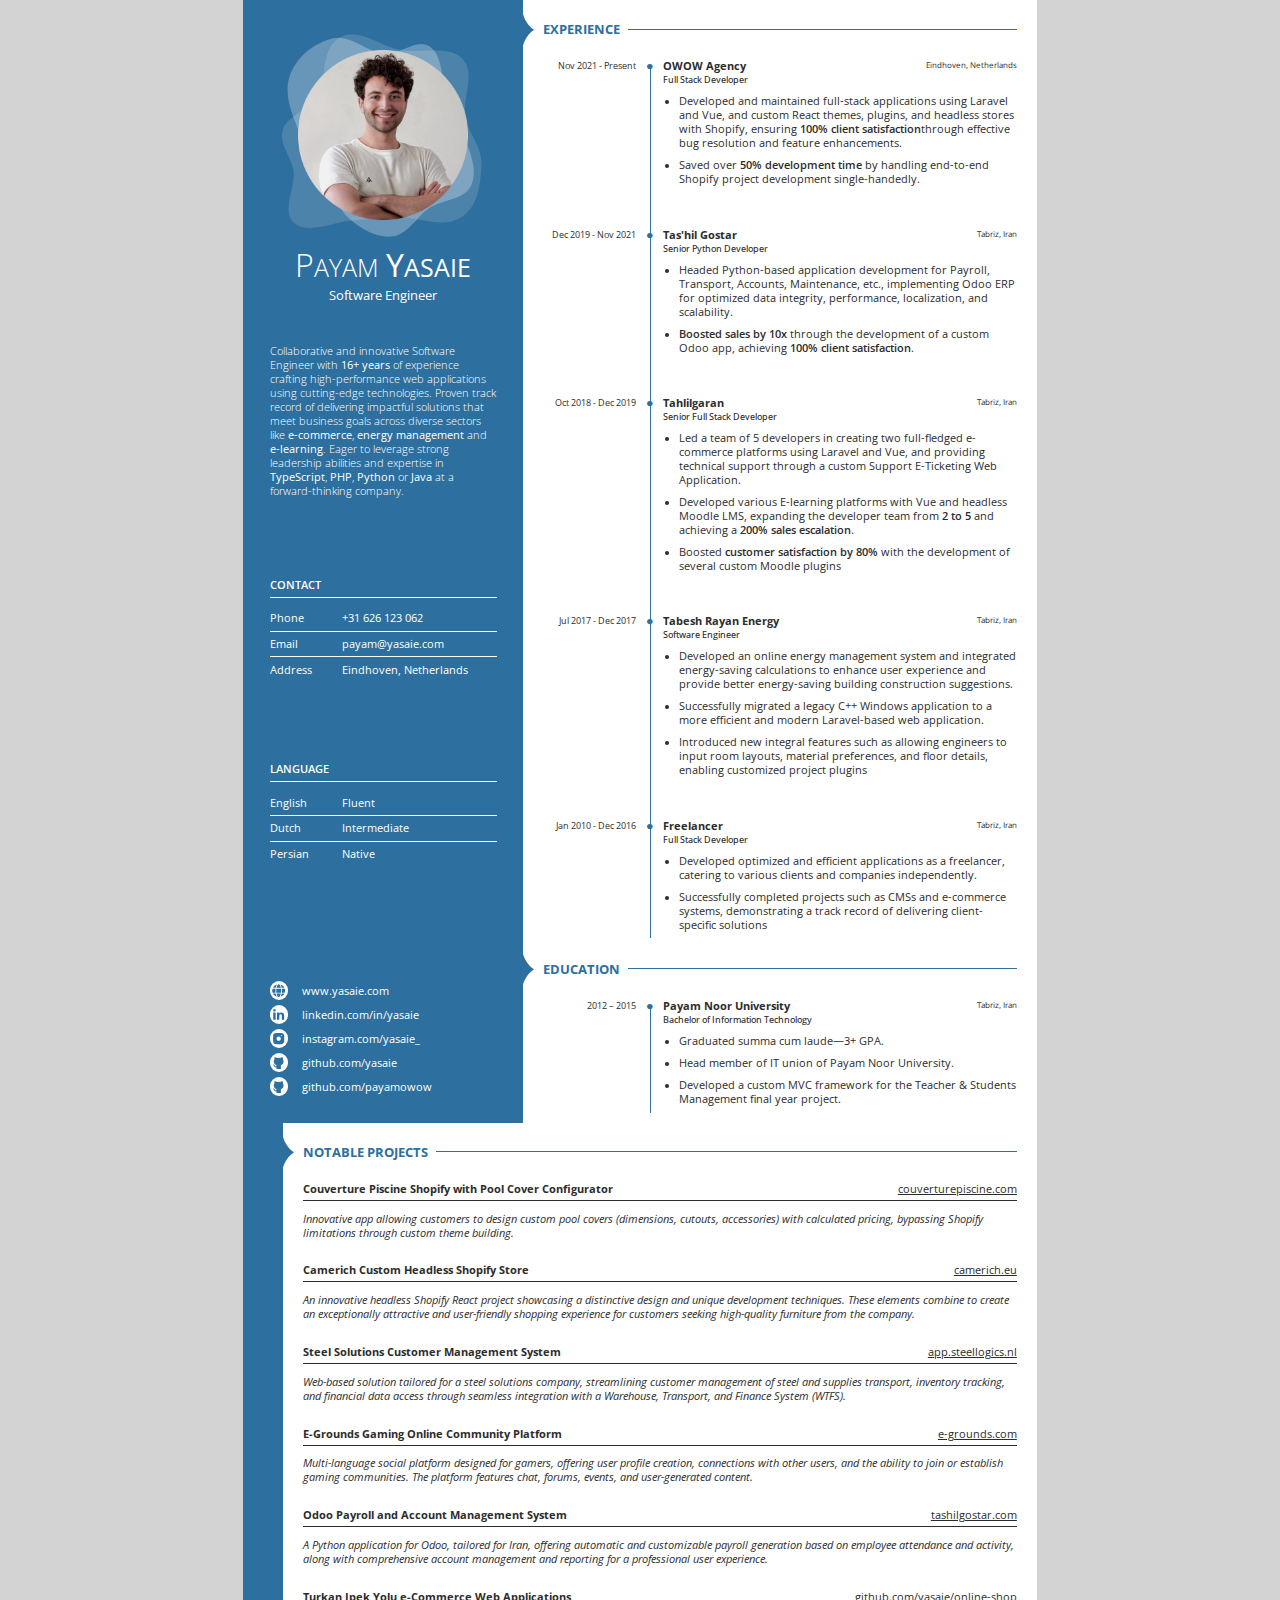
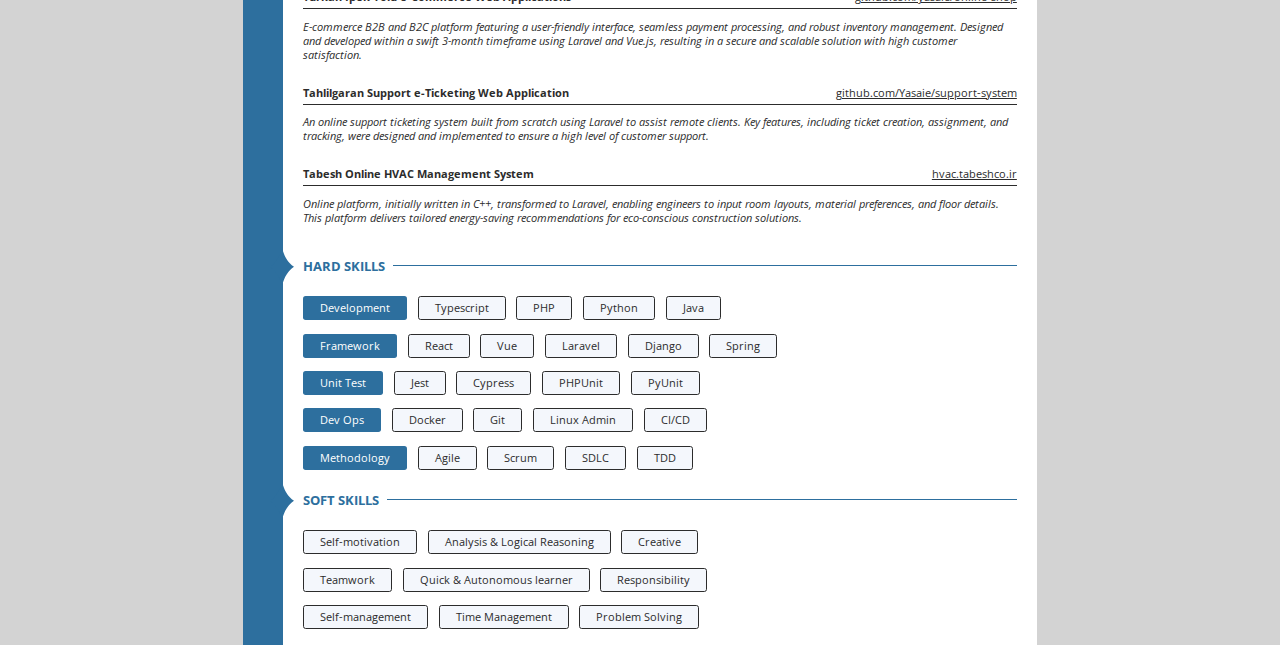
==== resume.html @ a03cf92a "Add resume as html" ====
<!doctype html>
<html lang="en">
<head>
    <meta charset="UTF-8">

    <meta name="viewport"
          content="width=device-width, user-scalable=no, initial-scale=1.0, maximum-scale=1.0, minimum-scale=1.0">
    <meta http-equiv="X-UA-Compatible" content="ie=edge">
    <title>Payam Yasaie - CV</title>

    <link rel="preconnect" href="https://fonts.googleapis.com">
    <link rel="preconnect" href="https://fonts.gstatic.com" crossorigin>
    <link href="https://fonts.googleapis.com/css2?family=Open+Sans:ital,wght@0,300..800;1,300..800&display=swap"
          rel="stylesheet">
    <link rel="stylesheet" href="assets/css/resume.min.css">

    <script type="application/javascript">
        window.onload = function () {
            document.querySelector('#experience-years').innerHTML = String(new Date().getFullYear() - 2010);
        };
    </script>
</head>
<body>
<main class="page">
    <aside class="sidebar">
        <div>
            <div class="profile__image-container">
                <svg class="profile__image-graphic" viewBox="0 0 172 164" xmlns="http://www.w3.org/2000/svg">
                    <path fill-rule="evenodd" clip-rule="evenodd"
                          d="M53.127 7.895C67.37-.182 83.41 14.8 99.193 17.552c15.718 2.741 36.426-4.143 46.764 6.53 10.595 10.938-.347 29.468 2.318 44.143 2.29 12.607 12.743 22.763 12.183 35.704-.617 14.289-2.075 32.25-15.481 40.631-14.189 8.871-32.462-.661-49.168-.213-11.192.301-21.827 1.75-33.028 2.42-14.98.895-33.572 11.09-44.17 2.196-10.632-8.923.874-26.574-.816-39.949-1.363-10.785-11.5-20.185-8.135-30.905 3.364-10.713 19.356-14.383 25.443-24.215 9.011-14.556 2.372-37.124 18.024-46"
                          fill="#F9F8F8" fill-opacity=".15"/>
                    <path fill-rule="evenodd" clip-rule="evenodd"
                          d="M24.503 85.898c-5.518-15.35-14.57-31.921-9.888-47.49 4.632-15.4 19.066-26.299 33.13-29.79 13.434-3.337 25.66 10.645 39.423 11.776 11.576.951 23.624-12.273 33.759-5.763 10.233 6.573 8.684 23.988 13.502 36.122 4 10.075 9.668 18.79 12.491 29.35 3.489 13.046 11.37 27.528 5.937 39.575-5.431 12.044-21.363 10.678-31.677 17.505-9.805 6.49-16.184 19.899-27.479 21.653-11.423 1.774-22.993-4.626-32.38-12.357-8.766-7.218-12.328-19.413-18.47-29.519-6.345-10.44-14.135-19.342-18.348-31.062"
                          fill="#F9F8F8" fill-opacity=".29"/>
                </svg>

                <img class="profile__image" src="/assets/img/profile-round.png" alt="Payam Yasaie">
            </div>

            <h1 class="profile__name">
                <span>Payam</span>
                <span>Yasaie</span>
            </h1>

            <h2 class="profile__function">
                Software Engineer
            </h2>

            <div class="profile__description">
                Collaborative and innovative Software Engineer with <strong><span id="experience-years"></span>+
                years</strong> of experience crafting high-performance web applications using cutting-edge technologies.
                Proven track record of delivering impactful solutions that meet business goals across diverse sectors
                like <strong>e-commerce</strong>, <strong>energy management</strong> and <strong>e-learning</strong>.
                Eager to leverage strong leadership abilities and expertise in <strong>TypeScript</strong>,
                <strong>PHP</strong>, <strong>Python</strong> or <strong>Java</strong> at a forward-thinking company.
            </div>

            <div class="info-table">
                <h2 class="info-table__title">
                    Contact
                </h2>

                <div class="info-table__row">
                    <div>Phone</div>
                    <a href="tel:+31626123062">+31 626 123 062</a>
                </div>
                <div class="info-table__row">
                    <div>Email</div>
                    <a href="mailto:payam@yasaie.com">payam@yasaie.com</a>
                </div>
                <div class="info-table__row">
                    <div>Address</div>
                    <div>Eindhoven, Netherlands</div>
                </div>
            </div>

            <div class="info-table">
                <h2 class="info-table__title">
                    Language
                </h2>

                <div class="info-table__row">
                    <div>English</div>
                    <div>Fluent</div>
                </div>
                <div class="info-table__row">
                    <div>Dutch</div>
                    <div>Intermediate</div>
                </div>
                <div class="info-table__row">
                    <div>Persian</div>
                    <div>Native</div>
                </div>
            </div>
        </div>

        <div class="links">
            <div class="links__item">
                <div class="links__item-icon">
                    <svg viewBox="0 0 10 10" xmlns="http://www.w3.org/2000/svg">
                        <path d="M3.78856 1.49747C3.60857 1.94842 3.4737 2.4161 3.38595 2.89365H6.61405C6.52611 2.41607 6.39105 1.9484 6.21084 1.49747C6.0297 1.05635 5.82087 0.718741 5.60422 0.496677C5.38877 0.275215 5.18476 0.185547 5 0.185547C4.81524 0.185547 4.61123 0.275215 4.39578 0.496677C4.17913 0.719343 3.9703 1.05635 3.78856 1.49747ZM3.73078 0.354653C3.54182 0.611019 3.37572 0.920946 3.23249 1.26818C3.03991 1.73759 2.88344 2.28763 2.77391 2.89365H0.669378C0.969982 2.27723 1.3985 1.73196 1.92639 1.29415C2.45427 0.856349 3.0694 0.536069 3.73078 0.354653ZM6.26982 0.354653C6.45818 0.611019 6.62489 0.920946 6.76751 1.26818C6.96009 1.73759 7.11656 2.28763 7.22609 2.89365H9.33062C9.03002 2.27723 8.6015 1.73196 8.07361 1.29415C7.54573 0.856349 6.9312 0.536069 6.26982 0.354653ZM9.57496 3.49544H7.31697C7.37594 3.97388 7.40724 4.47879 7.40724 4.99994C7.40724 5.5211 7.37594 6.02601 7.31697 6.50444H9.57496C9.73421 6.01885 9.81506 5.51098 9.81448 4.99994C9.81489 4.48892 9.73404 3.98108 9.57496 3.49544ZM9.33062 7.10624H7.22609C7.11656 7.71225 6.9607 8.2629 6.76751 8.7311C6.63901 9.05473 6.4719 9.36166 6.26982 9.64523C6.93109 9.46374 7.5461 9.14343 8.07388 8.70563C8.60165 8.26783 9.03008 7.72259 9.33062 7.10624ZM5 9.81434C5.18476 9.81434 5.38877 9.72467 5.60422 9.50321C5.82087 9.28054 6.0297 8.94354 6.21084 8.50242C6.39105 8.05149 6.52611 7.58381 6.61405 7.10624H3.38595C3.48705 7.63161 3.62486 8.10342 3.78916 8.50242C3.9703 8.94354 4.17913 9.28115 4.39578 9.50321C4.61123 9.72467 4.81524 9.81434 5 9.81434ZM3.73018 9.64523C3.06902 9.46367 2.45413 9.14332 1.92646 8.70552C1.39879 8.26772 0.970455 7.72253 0.66998 7.10624H2.77451C2.88404 7.71225 3.03991 8.2629 3.23309 8.7311C3.37572 9.07894 3.54242 9.38887 3.73139 9.64523H3.73018ZM0.425645 6.50444H2.68303C2.62234 6.00525 2.5922 5.50281 2.59276 4.99994C2.59276 4.47879 2.62406 3.97388 2.68303 3.49544H0.425044C0.265789 3.98104 0.184935 4.4889 0.185523 4.99994C0.185523 5.52531 0.270378 6.03083 0.425645 6.50444ZM3.19457 4.99994C3.19457 4.47337 3.22827 3.96786 3.28966 3.49544H6.71034C6.77173 3.96786 6.80543 4.47337 6.80543 4.99994C6.80543 5.52652 6.77173 6.03143 6.71034 6.50444H3.28966C3.22565 6.00551 3.19389 5.50297 3.19457 4.99994Z"/>
                    </svg>
                </div>

                <a href="https://www.yasaie.com">www.yasaie.com</a>
            </div>

            <div class="links__item">
                <div class="links__item-icon">
                    <svg viewBox="-2 -2 24 24" xmlns="http://www.w3.org/2000/svg">
                        <path d="M19.959 11.719v7.379h-4.278v-6.885c0-1.73-.619-2.91-2.167-2.91-1.182 0-1.886.796-2.195 1.565-.113.275-.142.658-.142 1.043v7.187h-4.28s.058-11.66 0-12.869h4.28v1.824l-.028.042h.028v-.042c.568-.875 1.583-2.126 3.856-2.126 2.815 0 4.926 1.84 4.926 5.792M2.421.026C.958.026 0 .986 0 2.249c0 1.235.93 2.224 2.365 2.224h.028c1.493 0 2.42-.989 2.42-2.224C4.787.986 3.887.026 2.422.026zM.254 19.098h4.278V6.229H.254z"/>
                    </svg>
                </div>

                <a href="https://www.linkedin.com/in/yasaie">linkedin.com/in/yasaie</a>
            </div>

            <div class="links__item">
                <div class="links__item-icon">
                    <svg viewBox="0 0 24 24" xmlns="http://www.w3.org/2000/svg">
                        <path d="M16.19 2H7.81C4.17 2 2 4.17 2 7.81v8.37C2 19.83 4.17 22 7.81 22h8.37c3.64 0 5.81-2.17 5.81-5.81V7.81C22 4.17 19.83 2 16.19 2M12 15.88c-2.14 0-3.88-1.74-3.88-3.88S9.86 8.12 12 8.12s3.88 1.74 3.88 3.88-1.74 3.88-3.88 3.88m5.92-9q-.075.18-.21.33-.15.135-.33.21a.995.995 0 0 1-1.09-.21q-.135-.15-.21-.33A1 1 0 0 1 16 6.5c0-.13.03-.26.08-.38.05-.13.12-.23.21-.33.23-.23.58-.34.9-.27.07.01.13.03.19.06q.09.03.18.09c.05.03.1.08.15.12.09.1.16.2.21.33.05.12.08.25.08.38s-.03.26-.08.38"/>
                    </svg>
                </div>

                <a href="https://instagram.com/yasaie_">instagram.com/yasaie_</a>
            </div>

            <div class="links__item">
                <div class="links__item-icon">
                    <svg viewBox="0 0 15 15" xmlns="http://www.w3.org/2000/svg">
                        <path d="M9.358 2.145a8.2 8.2 0 0 0-3.716 0c-.706-.433-1.245-.632-1.637-.716a2.2 2.2 0 0 0-.51-.053 1.3 1.3 0 0 0-.232.028l-.01.002-.004.002h-.003l.137.481-.137-.48a.5.5 0 0 0-.32.276 3.12 3.12 0 0 0-.159 2.101A3.35 3.35 0 0 0 2 5.93c0 1.553.458 2.597 1.239 3.268.547.47 1.211.72 1.877.863a2.3 2.3 0 0 0-.116.958v.598c-.407.085-.689.058-.89-.008-.251-.083-.444-.25-.629-.49a5 5 0 0 1-.27-.402l-.057-.093a9 9 0 0 0-.224-.354c-.19-.281-.472-.633-.928-.753l-.484-.127-.254.968.484.127c.08.02.184.095.355.346a7 7 0 0 1 .19.302l.068.11c.094.152.202.32.327.484.253.33.598.663 1.11.832.35.116.748.144 1.202.074V14.5a.5.5 0 0 0 .5.5h4a.5.5 0 0 0 .5-.5v-3.562c0-.316-.014-.605-.103-.874.663-.14 1.322-.39 1.866-.86.78-.676 1.237-1.73 1.237-3.292v-.001a3.35 3.35 0 0 0-.768-2.125 3.12 3.12 0 0 0-.159-2.1.5.5 0 0 0-.319-.277l-.137.48c.137-.48.136-.48.135-.48l-.002-.001-.004-.002-.009-.002-.075-.015a1 1 0 0 0-.158-.013 2.2 2.2 0 0 0-.51.053c-.391.084-.93.283-1.636.716"/>
                    </svg>
                </div>

                <a href="https://github.com/yasaie">github.com/yasaie</a>
            </div>

            <div class="links__item">
                <div class="links__item-icon">
                    <svg viewBox="0 0 15 15" xmlns="http://www.w3.org/2000/svg">
                        <path d="M9.358 2.145a8.2 8.2 0 0 0-3.716 0c-.706-.433-1.245-.632-1.637-.716a2.2 2.2 0 0 0-.51-.053 1.3 1.3 0 0 0-.232.028l-.01.002-.004.002h-.003l.137.481-.137-.48a.5.5 0 0 0-.32.276 3.12 3.12 0 0 0-.159 2.101A3.35 3.35 0 0 0 2 5.93c0 1.553.458 2.597 1.239 3.268.547.47 1.211.72 1.877.863a2.3 2.3 0 0 0-.116.958v.598c-.407.085-.689.058-.89-.008-.251-.083-.444-.25-.629-.49a5 5 0 0 1-.27-.402l-.057-.093a9 9 0 0 0-.224-.354c-.19-.281-.472-.633-.928-.753l-.484-.127-.254.968.484.127c.08.02.184.095.355.346a7 7 0 0 1 .19.302l.068.11c.094.152.202.32.327.484.253.33.598.663 1.11.832.35.116.748.144 1.202.074V14.5a.5.5 0 0 0 .5.5h4a.5.5 0 0 0 .5-.5v-3.562c0-.316-.014-.605-.103-.874.663-.14 1.322-.39 1.866-.86.78-.676 1.237-1.73 1.237-3.292v-.001a3.35 3.35 0 0 0-.768-2.125 3.12 3.12 0 0 0-.159-2.1.5.5 0 0 0-.319-.277l-.137.48c.137-.48.136-.48.135-.48l-.002-.001-.004-.002-.009-.002-.075-.015a1 1 0 0 0-.158-.013 2.2 2.2 0 0 0-.51.053c-.391.084-.93.283-1.636.716"/>
                    </svg>
                </div>

                <a href="https://github.com/payamowow">github.com/payamowow</a>
            </div>
        </div>
    </aside>

    <section class="content">
        <div>
            <h2 class="heading">
                Experience
            </h2>

            <div class="experience__container">
                <div class="experience">
                    <div class="experience__date">Nov 2021 - Present</div>

                    <div class="experience__content">
                        <div class="experience__heading">
                            <div>
                                <h3 class="experience__title">OWOW Agency</h3>
                                <h4 class="experience__subtitle">Full Stack Developer</h4>
                            </div>

                            <div class="experience__location">Eindhoven, Netherlands</div>
                        </div>

                        <div>
                            <ul>
                                <li>
                                    Developed and maintained full-stack applications using Laravel and Vue, and custom
                                    React themes, plugins, and headless stores with Shopify, ensuring <strong>100%
                                    client satisfaction</strong>through effective bug resolution and feature
                                    enhancements.
                                </li>

                                <li>
                                    Saved over <strong>50% development time</strong> by handling end-to-end Shopify
                                    project development single-handedly.
                                </li>
                            </ul>
                        </div>
                    </div>
                </div>

                <div class="experience">
                    <div class="experience__date">Dec 2019 - Nov 2021</div>

                    <div class="experience__content">
                        <div class="experience__heading">
                            <div>
                                <div class="experience__title">Tas'hil Gostar</div>
                                <div class="experience__subtitle">Senior Python Developer</div>
                            </div>

                            <div class="experience__location">Tabriz, Iran</div>
                        </div>

                        <div>
                            <ul>
                                <li>
                                    Headed Python-based application development for Payroll, Transport, Accounts,
                                    Maintenance, etc., implementing Odoo ERP for optimized data integrity, performance,
                                    localization, and scalability.
                                </li>

                                <li>
                                    <strong>Boosted sales by 10x</strong> through the development of a custom Odoo app,
                                    achieving <strong>100% client satisfaction</strong>.
                                </li>
                            </ul>
                        </div>
                    </div>
                </div>

                <div class="experience">
                    <div class="experience__date">Oct 2018 - Dec 2019</div>

                    <div class="experience__content">
                        <div class="experience__heading">
                            <div>
                                <div class="experience__title">Tahlilgaran</div>
                                <div class="experience__subtitle">Senior Full Stack Developer</div>
                            </div>

                            <div class="experience__location">Tabriz, Iran</div>
                        </div>

                        <div>
                            <ul>
                                <li>
                                    Led a team of 5 developers in creating two full-fledged e-commerce platforms using
                                    Laravel and Vue, and providing technical support through a custom Support
                                    E-Ticketing
                                    Web Application.
                                </li>

                                <li>
                                    Developed various E-learning platforms with Vue and headless Moodle LMS, expanding
                                    the developer team from <strong>2 to 5</strong> and achieving a <strong>200% sales
                                    escalation</strong>.
                                </li>

                                <li>
                                    Boosted <strong>customer satisfaction by 80%</strong> with the development of
                                    several custom Moodle plugins
                                </li>
                            </ul>
                        </div>
                    </div>
                </div>

                <div class="experience">
                    <div class="experience__date">Jul 2017 - Dec 2017</div>

                    <div class="experience__content">
                        <div class="experience__heading">
                            <div>
                                <div class="experience__title">Tabesh Rayan Energy</div>
                                <div class="experience__subtitle">Software Engineer</div>
                            </div>

                            <div class="experience__location">Tabriz, Iran</div>
                        </div>

                        <div>
                            <ul>
                                <li>
                                    Developed an online energy management system and integrated energy-saving
                                    calculations to enhance user experience and provide better energy-saving building
                                    construction suggestions.
                                </li>

                                <li>
                                    Successfully migrated a legacy C++ Windows application to a more efficient and
                                    modern Laravel-based web application.
                                </li>

                                <li>
                                    Introduced new integral features such as allowing engineers to input room layouts,
                                    material preferences, and floor details, enabling customized project plugins
                                </li>
                            </ul>
                        </div>
                    </div>
                </div>

                <div class="experience">
                    <div class="experience__date">Jan 2010 - Dec 2016</div>

                    <div class="experience__content">
                        <div class="experience__heading">
                            <div>
                                <div class="experience__title">Freelancer</div>
                                <div class="experience__subtitle">Full Stack Developer</div>
                            </div>

                            <div class="experience__location">Tabriz, Iran</div>
                        </div>

                        <div>
                            <ul>
                                <li>
                                    Developed optimized and efficient applications as a freelancer, catering to various
                                    clients and companies independently.
                                </li>

                                <li>
                                    Successfully completed projects such as CMSs and e-commerce systems, demonstrating a
                                    track record of delivering client-specific solutions
                                </li>
                            </ul>
                        </div>
                    </div>
                </div>
            </div>
        </div>

        <div>
            <h2 class="heading">
                Education
            </h2>

            <div class="experience__container">
                <div class="experience">
                    <div class="experience__date">2012 – 2015</div>

                    <div class="experience__content">
                        <div class="experience__heading">
                            <div>
                                <div class="experience__title">Payam Noor University</div>
                                <div class="experience__subtitle">Bachelor of Information Technology</div>
                            </div>

                            <div class="experience__location">Tabriz, Iran</div>
                        </div>

                        <div>
                            <ul>
                                <li>
                                    Graduated summa cum laude—3+ GPA.
                                </li>

                                <li>
                                    Head member of IT union of Payam Noor University.
                                </li>

                                <li>
                                    Developed a custom MVC framework for the Teacher & Students Management final year
                                    project.
                                </li>
                            </ul>
                        </div>
                    </div>
                </div>
            </div>
        </div>
    </section>
</main>

<main class="page">
    <aside class="sidebar-small"></aside>

    <section class="content">
        <div>
            <h2 class="heading">
                Notable Projects
            </h2>

            <div class="project__container">
                <div class="project">
                    <div class="project__heading">
                        <h3 class="project__title">
                            Couverture Piscine Shopify with Pool Cover Configurator
                        </h3>

                        <a class="project__link" href="https://couverturepiscine.com">couverturepiscine.com</a>
                    </div>

                    <p>
                        Innovative app allowing customers to design custom pool covers (dimensions, cutouts,
                        accessories)
                        with calculated pricing, bypassing Shopify limitations through custom theme building.
                    </p>
                </div>

                <div class="project">
                    <div class="project__heading">
                        <h3 class="project__title">
                            Camerich Custom Headless Shopify Store
                        </h3>

                        <a class="project__link" href="https://camerich.eu">camerich.eu</a>
                    </div>

                    <p>
                        An innovative headless Shopify React project showcasing a distinctive design and unique
                        development techniques. These elements combine to create an exceptionally attractive and
                        user-friendly shopping experience for customers seeking high-quality furniture from the company.
                    </p>
                </div>

                <div class="project">
                    <div class="project__heading">
                        <h3 class="project__title">
                            Steel Solutions Customer Management System
                        </h3>

                        <a class="project__link" href="https://app.steellogics.nl">app.steellogics.nl</a>
                    </div>

                    <p>
                        Web-based solution tailored for a steel solutions company, streamlining customer management of
                        steel and supplies transport, inventory tracking, and financial data access through seamless
                        integration with a Warehouse, Transport, and Finance System (WTFS).
                    </p>
                </div>

                <div class="project">
                    <div class="project__heading">
                        <h3 class="project__title">
                            E-Grounds Gaming Online Community Platform
                        </h3>

                        <a class="project__link" href="https://e-grounds.com/">e-grounds.com</a>
                    </div>

                    <p>
                        Multi-language social platform designed for gamers, offering user profile creation, connections
                        with other users, and the ability to join or establish gaming communities. The platform features
                        chat, forums, events, and user-generated content.
                    </p>
                </div>

                <div class="project">
                    <div class="project__heading">
                        <h3 class="project__title">
                            Odoo Payroll and Account Management System
                        </h3>

                        <a class="project__link" href="https://tashilgostar.com">tashilgostar.com</a>
                    </div>

                    <p>
                        A Python application for Odoo, tailored for Iran, offering automatic and customizable payroll
                        generation based on employee attendance and activity, along with comprehensive account
                        management and reporting for a professional user experience.
                    </p>
                </div>

                <div class="project">
                    <div class="project__heading">
                        <h3 class="project__title">
                            Turkan Ipek Yolu e-Commerce Web Applications
                        </h3>

                        <a class="project__link" href="https://github.com/yasaie/online-shop">github.com/yasaie/online-shop</a>
                    </div>

                    <p>
                        E-commerce B2B and B2C platform featuring a user-friendly interface, seamless payment
                        processing, and robust inventory management. Designed and developed within a swift 3-month
                        timeframe using Laravel and Vue.js, resulting in a secure and scalable solution with high
                        customer satisfaction.
                    </p>
                </div>

                <div class="project">
                    <div class="project__heading">
                        <h3 class="project__title">
                            Tahlilgaran Support e-Ticketing Web Application
                        </h3>

                        <a class="project__link" href="https://github.com/Yasaie/support-system">github.com/Yasaie/support-system</a>
                    </div>

                    <p>
                        An online support ticketing system built from scratch using Laravel to assist remote clients.
                        Key features, including ticket creation, assignment, and tracking, were designed and implemented
                        to ensure a high level of customer support.
                    </p>
                </div>

                <div class="project">
                    <div class="project__heading">
                        <h3 class="project__title">
                            Tabesh Online HVAC Management System
                        </h3>

                        <a class="project__link" href="https://hvac.tabeshco.ir/">hvac.tabeshco.ir</a>
                    </div>

                    <p>
                        Online platform, initially written in C++, transformed to Laravel, enabling engineers to input
                        room layouts, material preferences, and floor details. This platform delivers tailored
                        energy-saving recommendations for eco-conscious construction solutions.
                    </p>
                </div>
            </div>
        </div>

        <div>
            <h2 class="heading">
                Hard Skills
            </h2>

            <div class="badge__container">
                <div class="badge__row">
                    <div class="badge badge--primary">Development</div>
                    <div class="badge badge--secondary">Typescript</div>
                    <div class="badge badge--secondary">PHP</div>
                    <div class="badge badge--secondary">Python</div>
                    <div class="badge badge--secondary">Java</div>
                </div>

                <div class="badge__row">
                    <div class="badge badge--primary">Framework</div>
                    <div class="badge badge--secondary">React</div>
                    <div class="badge badge--secondary">Vue</div>
                    <div class="badge badge--secondary">Laravel</div>
                    <div class="badge badge--secondary">Django</div>
                    <div class="badge badge--secondary">Spring</div>
                </div>

                <div class="badge__row">
                    <div class="badge badge--primary">Unit Test</div>
                    <div class="badge badge--secondary">Jest</div>
                    <div class="badge badge--secondary">Cypress</div>
                    <div class="badge badge--secondary">PHPUnit</div>
                    <div class="badge badge--secondary">PyUnit</div>
                </div>

                <div class="badge__row">
                    <div class="badge badge--primary">Dev Ops</div>
                    <div class="badge badge--secondary">Docker</div>
                    <div class="badge badge--secondary">Git</div>
                    <div class="badge badge--secondary">Linux Admin</div>
                    <div class="badge badge--secondary">CI/CD</div>
                </div>

                <div class="badge__row">
                    <div class="badge badge--primary">Methodology</div>
                    <div class="badge badge--secondary">Agile</div>
                    <div class="badge badge--secondary">Scrum</div>
                    <div class="badge badge--secondary">SDLC</div>
                    <div class="badge badge--secondary">TDD</div>
                </div>
            </div>
        </div>

        <div>
            <h2 class="heading">
                Soft Skills
            </h2>

            <div class="badge__container">
                <div class="badge__row">
                    <div class="badge badge--secondary">Self-motivation</div>
                    <div class="badge badge--secondary">Analysis & Logical Reasoning</div>
                    <div class="badge badge--secondary">Creative</div>
                </div>

                <div class="badge__row">
                    <div class="badge badge--secondary">Teamwork</div>
                    <div class="badge badge--secondary">Quick & Autonomous learner</div>
                    <div class="badge badge--secondary">Responsibility</div>
                </div>

                <div class="badge__row">
                    <div class="badge badge--secondary">Self-management</div>
                    <div class="badge badge--secondary">Time Management</div>
                    <div class="badge badge--secondary">Problem Solving</div>
                </div>
            </div>
        </div>
    </section>
</main>
</body>
</html>
---- assets/css/resume.min.css ----
﻿:root{--color-primary: #2D6F9E;--color-secondary: #F4F7FC;--color-white: #FFFFFF;--color-black: #2C2C2C}*{box-sizing:border-box}h1,h2,h3,h4,h5,h6{margin:0;font-weight:normal;font-size:8pt}body{font-family:"Open Sans",sans-serif;width:210mm;height:297mm;margin:0 auto;background-color:#d3d3d3;font-size:8pt;color:var(--color-black)}.page{display:flex;width:100%;height:100%;background-color:var(--color-white)}.sidebar{display:flex;flex-direction:column;justify-content:space-between;width:210pt;flex-shrink:0;background-color:var(--color-primary);color:var(--color-white);padding:20pt}.sidebar-small{width:30pt;background-color:var(--color-primary);flex-shrink:0}.content{display:flex;flex-direction:column;justify-content:space-between;flex-grow:1;padding:15pt;gap:16pt}.profile__image-container{position:relative;display:flex;justify-content:center;align-items:center;width:100%}.profile__image-graphic{width:100%}.profile__image{position:absolute;width:75%}.profile__name{font-size:19pt;text-align:center;text-transform:uppercase}.profile__name span{display:inline-block}.profile__name span:first-child{font-weight:300}.profile__name span::first-letter{font-size:24pt}.profile__function{font-size:10pt;text-align:center}.profile__description{margin-top:30pt;font-weight:300}.profile__description strong{font-weight:400}.info-table{margin-top:60pt}.info-table__title{font-weight:600;text-transform:uppercase;border-bottom:1px solid var(--color-white);margin-bottom:6pt;padding-bottom:4pt}.info-table__row{display:flex;border-bottom:1px solid var(--color-white);padding-bottom:4pt;padding-top:4pt}.info-table__row a{text-decoration:none;color:var(--color-white)}.info-table__row:last-child{border-bottom:none}.info-table__row div:first-child{width:54pt}.links{display:flex;flex-direction:column;gap:4pt}.links__item{display:flex;align-items:center;gap:10pt}.links__item-icon{display:flex;justify-content:center;align-items:center;background-color:var(--color-white);border-radius:100%;width:14pt;height:14pt}.links__item-icon svg{fill:var(--color-primary);width:10pt}.links__item a{color:var(--color-white);text-decoration:none}.heading{position:relative;display:flex;width:100%;text-transform:uppercase;font-weight:700;font-size:10pt;color:var(--color-primary);align-items:center;margin-bottom:16pt;text-wrap:nowrap}.heading::before{content:"";background-image:url("data:image/svg+xml,%3Csvg width='24' height='39' viewBox='0 0 24 39' fill='none' xmlns='http://www.w3.org/2000/svg'%3E%3Cpath d='M12 39c-1.644-8.633-6.108-15.755-12-19.5C5.892 15.755 10.356 8.633 12 0c1.644 8.633 6.108 15.755 12 19.5-5.892 3.745-10.356 10.867-12 19.5' fill='%232D6F9E'/%3E%3C/svg%3E");width:18pt;position:absolute;left:-25pt;height:28pt}.heading::after{content:"";display:block;width:100%;height:1px;background-color:var(--color-primary);margin-left:6pt}.experience{display:flex;gap:20pt}.experience__container{display:flex;flex-direction:column;gap:26pt;position:relative;overflow:hidden}.experience__container:not(:last-of-type){margin-bottom:15pt}.experience__container::before{content:"";height:100%;width:1px;background-color:var(--color-primary);position:absolute;left:80pt;top:6pt}.experience__heading{display:flex;justify-content:space-between}.experience__title{position:relative;font-weight:700}.experience__title::before{content:"⏺";color:var(--color-primary);position:absolute;left:-12pt}.experience__subtitle{font-weight:500;font-size:7pt}.experience__location{font-size:6pt}.experience__date{font-size:7pt;width:70pt;flex-shrink:0;text-align:right}.experience__content ul{padding-left:12pt;margin-top:0;margin-bottom:5pt}.experience__content li{padding-top:6pt}.experience__content strong{font-weight:600}.project__container{display:flex;flex-direction:column;gap:10pt}.project__heading{display:flex;justify-content:space-between;padding-bottom:3pt;border-bottom:1px solid var(--color-black)}.project__title{font-weight:700}.project__link{color:var(--color-black)}.project p{font-style:italic}.badge__container{display:flex;flex-direction:column;gap:10pt}.badge__row{display:flex;gap:8pt}.badge{padding:3pt 12pt;border-radius:2pt;border:1px solid rgba(0,0,0,0)}.badge--primary{background-color:var(--color-primary);color:var(--color-white)}.badge--secondary{background-color:var(--color-secondary);border-color:var(--color-black)}/*# sourceMappingURL=resume.min.css.map */
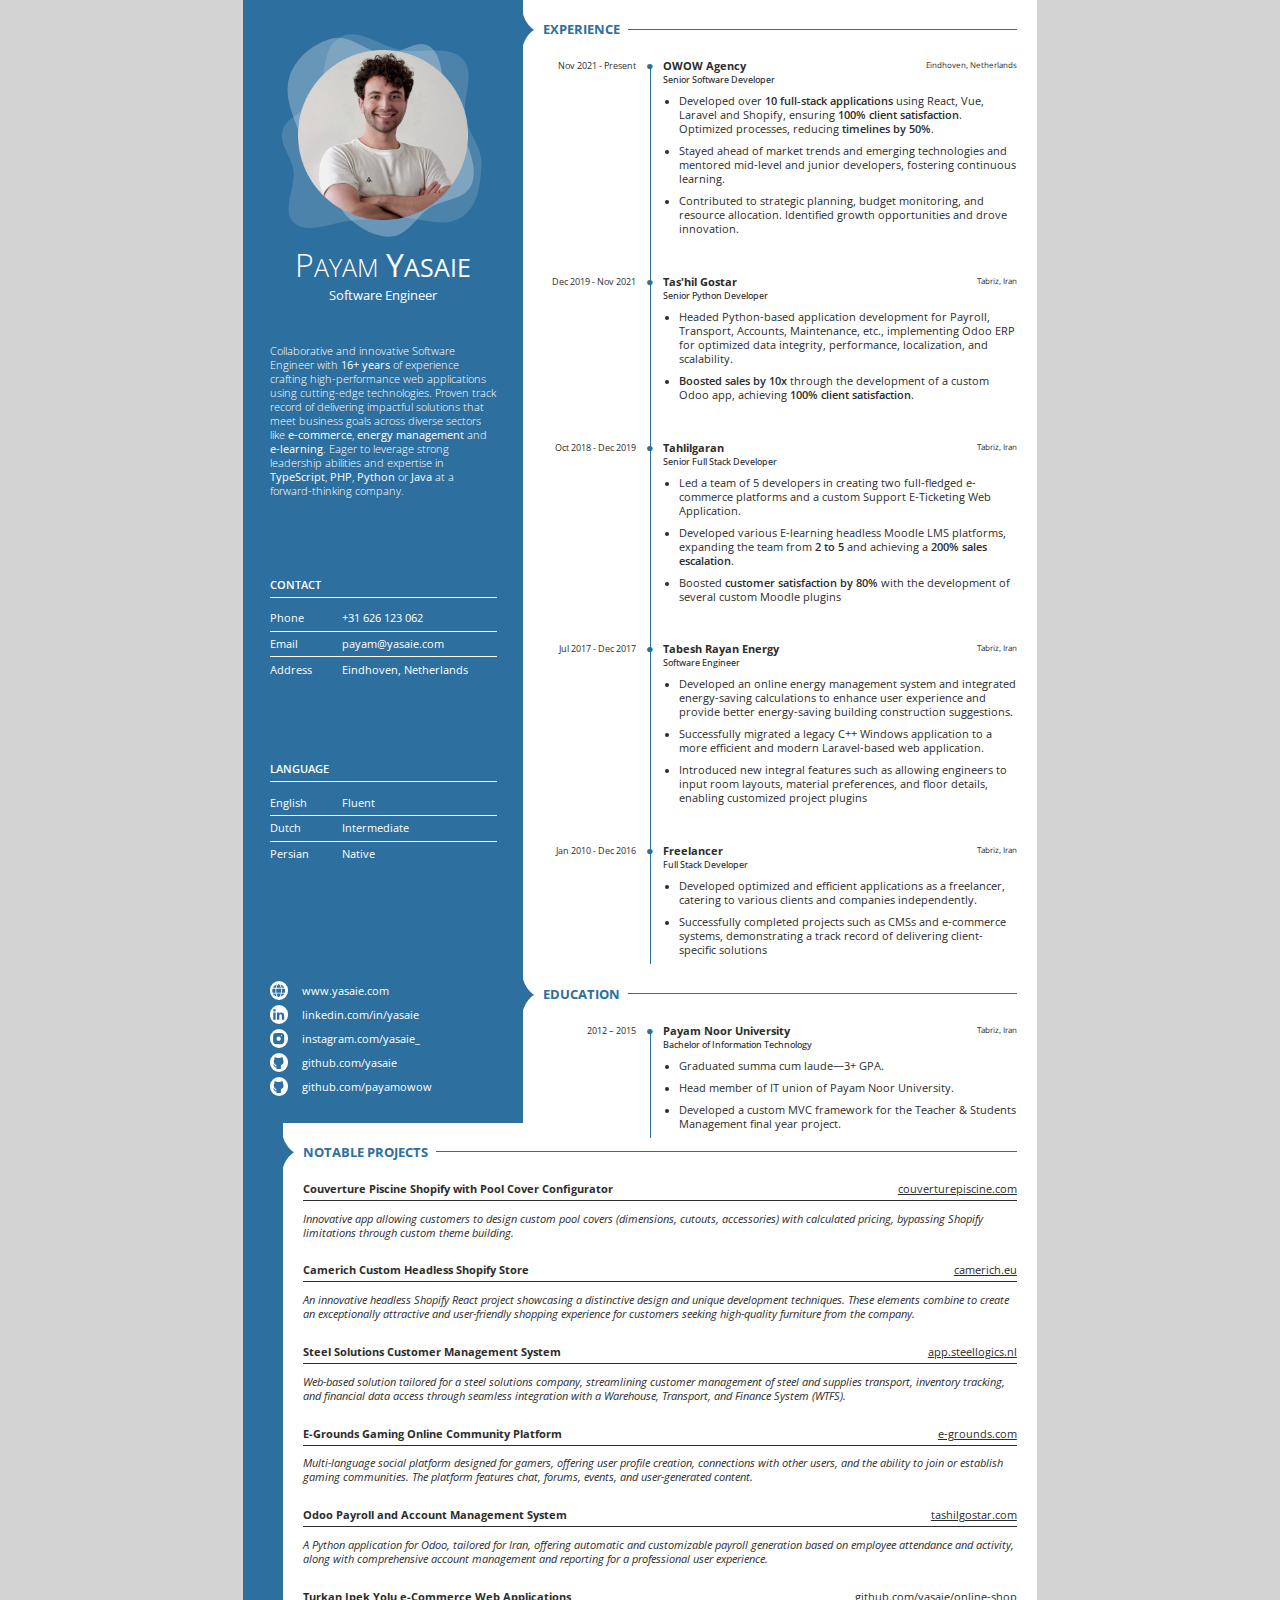
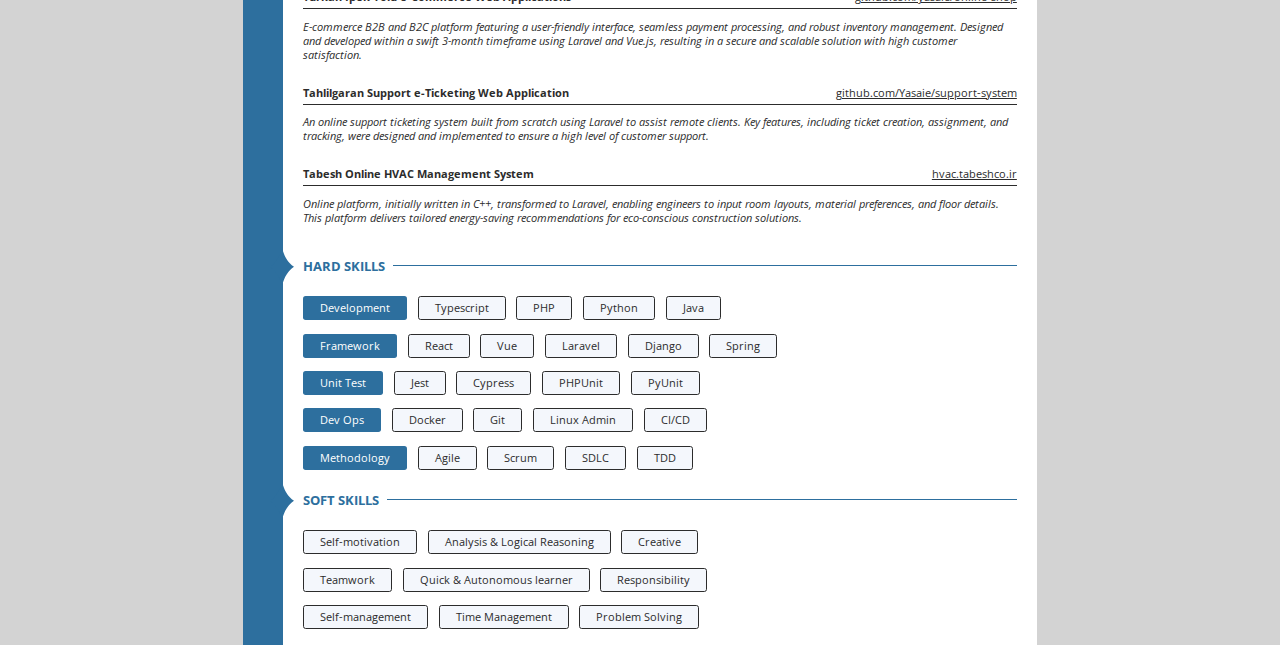
==== commit a342e213: "updates the job title and responsibilities in the resume" ====
--- a/resume.html
+++ b/resume.html
@@ -161,7 +161,7 @@
                         <div class="experience__heading">
                             <div>
                                 <h3 class="experience__title">OWOW Agency</h3>
-                                <h4 class="experience__subtitle">Full Stack Developer</h4>
+                                <h4 class="experience__subtitle">Senior Software Developer</h4>
                             </div>
 
                             <div class="experience__location">Eindhoven, Netherlands</div>
@@ -170,15 +170,19 @@
                         <div>
                             <ul>
                                 <li>
-                                    Developed and maintained full-stack applications using Laravel and Vue, and custom
-                                    React themes, plugins, and headless stores with Shopify, ensuring <strong>100%
-                                    client satisfaction</strong>through effective bug resolution and feature
-                                    enhancements.
-                                </li>
-
-                                <li>
-                                    Saved over <strong>50% development time</strong> by handling end-to-end Shopify
-                                    project development single-handedly.
+                                    Developed over <strong>10 full-stack applications</strong> using React, Vue, Laravel
+                                    and Shopify, ensuring <strong>100% client satisfaction</strong>. Optimized
+                                    processes, reducing <strong>timelines by 50%</strong>.
+                                </li>
+
+                                <li>
+                                    Stayed ahead of market trends and emerging technologies and mentored mid-level and
+                                    junior developers, fostering continuous learning.
+                                </li>
+
+                                <li>
+                                    Contributed to strategic planning, budget monitoring, and resource allocation.
+                                    Identified growth opportunities and drove innovation.
                                 </li>
                             </ul>
                         </div>
@@ -231,15 +235,13 @@
                         <div>
                             <ul>
                                 <li>
-                                    Led a team of 5 developers in creating two full-fledged e-commerce platforms using
-                                    Laravel and Vue, and providing technical support through a custom Support
-                                    E-Ticketing
-                                    Web Application.
-                                </li>
-
-                                <li>
-                                    Developed various E-learning platforms with Vue and headless Moodle LMS, expanding
-                                    the developer team from <strong>2 to 5</strong> and achieving a <strong>200% sales
+                                    Led a team of 5 developers in creating two full-fledged e-commerce platforms
+                                    and a custom Support E-Ticketing Web Application.
+                                </li>
+
+                                <li>
+                                    Developed various E-learning headless Moodle LMS platforms, expanding
+                                    the team from <strong>2 to 5</strong> and achieving a <strong>200% sales
                                     escalation</strong>.
                                 </li>
 
--- a/assets/css/resume.min.css
+++ b/assets/css/resume.min.css
@@ -1 +1 @@
-﻿:root{--color-primary: #2D6F9E;--color-secondary: #F4F7FC;--color-white: #FFFFFF;--color-black: #2C2C2C}*{box-sizing:border-box}h1,h2,h3,h4,h5,h6{margin:0;font-weight:normal;font-size:8pt}body{font-family:"Open Sans",sans-serif;width:210mm;height:297mm;margin:0 auto;background-color:#d3d3d3;font-size:8pt;color:var(--color-black)}.page{display:flex;width:100%;height:100%;background-color:var(--color-white)}.sidebar{display:flex;flex-direction:column;justify-content:space-between;width:210pt;flex-shrink:0;background-color:var(--color-primary);color:var(--color-white);padding:20pt}.sidebar-small{width:30pt;background-color:var(--color-primary);flex-shrink:0}.content{display:flex;flex-direction:column;justify-content:space-between;flex-grow:1;padding:15pt;gap:16pt}.profile__image-container{position:relative;display:flex;justify-content:center;align-items:center;width:100%}.profile__image-graphic{width:100%}.profile__image{position:absolute;width:75%}.profile__name{font-size:19pt;text-align:center;text-transform:uppercase}.profile__name span{display:inline-block}.profile__name span:first-child{font-weight:300}.profile__name span::first-letter{font-size:24pt}.profile__function{font-size:10pt;text-align:center}.profile__description{margin-top:30pt;font-weight:300}.profile__description strong{font-weight:400}.info-table{margin-top:60pt}.info-table__title{font-weight:600;text-transform:uppercase;border-bottom:1px solid var(--color-white);margin-bottom:6pt;padding-bottom:4pt}.info-table__row{display:flex;border-bottom:1px solid var(--color-white);padding-bottom:4pt;padding-top:4pt}.info-table__row a{text-decoration:none;color:var(--color-white)}.info-table__row:last-child{border-bottom:none}.info-table__row div:first-child{width:54pt}.links{display:flex;flex-direction:column;gap:4pt}.links__item{display:flex;align-items:center;gap:10pt}.links__item-icon{display:flex;justify-content:center;align-items:center;background-color:var(--color-white);border-radius:100%;width:14pt;height:14pt}.links__item-icon svg{fill:var(--color-primary);width:10pt}.links__item a{color:var(--color-white);text-decoration:none}.heading{position:relative;display:flex;width:100%;text-transform:uppercase;font-weight:700;font-size:10pt;color:var(--color-primary);align-items:center;margin-bottom:16pt;text-wrap:nowrap}.heading::before{content:"";background-image:url("data:image/svg+xml,%3Csvg width='24' height='39' viewBox='0 0 24 39' fill='none' xmlns='http://www.w3.org/2000/svg'%3E%3Cpath d='M12 39c-1.644-8.633-6.108-15.755-12-19.5C5.892 15.755 10.356 8.633 12 0c1.644 8.633 6.108 15.755 12 19.5-5.892 3.745-10.356 10.867-12 19.5' fill='%232D6F9E'/%3E%3C/svg%3E");width:18pt;position:absolute;left:-25pt;height:28pt}.heading::after{content:"";display:block;width:100%;height:1px;background-color:var(--color-primary);margin-left:6pt}.experience{display:flex;gap:20pt}.experience__container{display:flex;flex-direction:column;gap:26pt;position:relative;overflow:hidden}.experience__container:not(:last-of-type){margin-bottom:15pt}.experience__container::before{content:"";height:100%;width:1px;background-color:var(--color-primary);position:absolute;left:80pt;top:6pt}.experience__heading{display:flex;justify-content:space-between}.experience__title{position:relative;font-weight:700}.experience__title::before{content:"⏺";color:var(--color-primary);position:absolute;left:-12pt}.experience__subtitle{font-weight:500;font-size:7pt}.experience__location{font-size:6pt}.experience__date{font-size:7pt;width:70pt;flex-shrink:0;text-align:right}.experience__content ul{padding-left:12pt;margin-top:0;margin-bottom:5pt}.experience__content li{padding-top:6pt}.experience__content strong{font-weight:600}.project__container{display:flex;flex-direction:column;gap:10pt}.project__heading{display:flex;justify-content:space-between;padding-bottom:3pt;border-bottom:1px solid var(--color-black)}.project__title{font-weight:700}.project__link{color:var(--color-black)}.project p{font-style:italic}.badge__container{display:flex;flex-direction:column;gap:10pt}.badge__row{display:flex;gap:8pt}.badge{padding:3pt 12pt;border-radius:2pt;border:1px solid rgba(0,0,0,0)}.badge--primary{background-color:var(--color-primary);color:var(--color-white)}.badge--secondary{background-color:var(--color-secondary);border-color:var(--color-black)}/*# sourceMappingURL=resume.min.css.map */
+﻿:root{--color-primary: #2D6F9E;--color-secondary: #F4F7FC;--color-white: #FFFFFF;--color-black: #2C2C2C}*{box-sizing:border-box}h1,h2,h3,h4,h5,h6{margin:0;font-weight:normal;font-size:8pt}body{font-family:"Open Sans",sans-serif;width:210mm;height:297mm;margin:0 auto;background-color:#d3d3d3;font-size:8pt;color:var(--color-black)}.page{display:flex;width:100%;height:100%;background-color:var(--color-white)}.sidebar{display:flex;flex-direction:column;justify-content:space-between;width:210pt;flex-shrink:0;background-color:var(--color-primary);color:var(--color-white);padding:20pt}.sidebar-small{width:30pt;background-color:var(--color-primary);flex-shrink:0}.content{display:flex;flex-direction:column;justify-content:space-between;flex-grow:1;padding:15pt;gap:16pt}.profile__image-container{position:relative;display:flex;justify-content:center;align-items:center;width:100%}.profile__image-graphic{width:100%}.profile__image{position:absolute;width:75%}.profile__name{font-size:19pt;text-align:center;text-transform:uppercase}.profile__name span{display:inline-block}.profile__name span:first-child{font-weight:300}.profile__name span::first-letter{font-size:24pt}.profile__function{font-size:10pt;text-align:center}.profile__description{margin-top:30pt;font-weight:300}.profile__description strong{font-weight:400}.info-table{margin-top:60pt}.info-table__title{font-weight:600;text-transform:uppercase;border-bottom:1px solid var(--color-white);margin-bottom:6pt;padding-bottom:4pt}.info-table__row{display:flex;border-bottom:1px solid var(--color-white);padding-bottom:4pt;padding-top:4pt}.info-table__row a{text-decoration:none;color:var(--color-white)}.info-table__row:last-child{border-bottom:none}.info-table__row div:first-child{width:54pt}.links{display:flex;flex-direction:column;gap:4pt}.links__item{display:flex;align-items:center;gap:10pt}.links__item-icon{display:flex;justify-content:center;align-items:center;background-color:var(--color-white);border-radius:100%;width:14pt;height:14pt}.links__item-icon svg{fill:var(--color-primary);width:10pt}.links__item a{color:var(--color-white);text-decoration:none}.heading{position:relative;display:flex;width:100%;text-transform:uppercase;font-weight:700;font-size:10pt;color:var(--color-primary);align-items:center;margin-bottom:16pt;text-wrap:nowrap}.heading::before{content:"";background-image:url("data:image/svg+xml,%3Csvg width='24' height='39' viewBox='0 0 24 39' fill='none' xmlns='http://www.w3.org/2000/svg'%3E%3Cpath d='M12 39c-1.644-8.633-6.108-15.755-12-19.5C5.892 15.755 10.356 8.633 12 0c1.644 8.633 6.108 15.755 12 19.5-5.892 3.745-10.356 10.867-12 19.5' fill='%232D6F9E'/%3E%3C/svg%3E");width:18pt;position:absolute;left:-25pt;height:28pt}.heading::after{content:"";display:block;width:100%;height:1px;background-color:var(--color-primary);margin-left:6pt}.experience{display:flex;gap:20pt}.experience__container{display:flex;flex-direction:column;gap:24pt;position:relative;overflow:hidden}.experience__container:not(:last-of-type){margin-bottom:15pt}.experience__container::before{content:"";height:100%;width:1px;background-color:var(--color-primary);position:absolute;left:80pt;top:6pt}.experience__heading{display:flex;justify-content:space-between}.experience__title{position:relative;font-weight:700}.experience__title::before{content:"⏺";color:var(--color-primary);position:absolute;left:-12pt}.experience__subtitle{font-weight:500;font-size:7pt}.experience__location{font-size:6pt}.experience__date{font-size:7pt;width:70pt;flex-shrink:0;text-align:right}.experience__content ul{padding-left:12pt;margin-top:0;margin-bottom:5pt}.experience__content li{padding-top:6pt}.experience__content strong{font-weight:600}.project__container{display:flex;flex-direction:column;gap:10pt}.project__heading{display:flex;justify-content:space-between;padding-bottom:3pt;border-bottom:1px solid var(--color-black)}.project__title{font-weight:700}.project__link{color:var(--color-black)}.project p{font-style:italic}.badge__container{display:flex;flex-direction:column;gap:10pt}.badge__row{display:flex;gap:8pt}.badge{padding:3pt 12pt;border-radius:2pt;border:1px solid rgba(0,0,0,0)}.badge--primary{background-color:var(--color-primary);color:var(--color-white)}.badge--secondary{background-color:var(--color-secondary);border-color:var(--color-black)}/*# sourceMappingURL=resume.min.css.map */
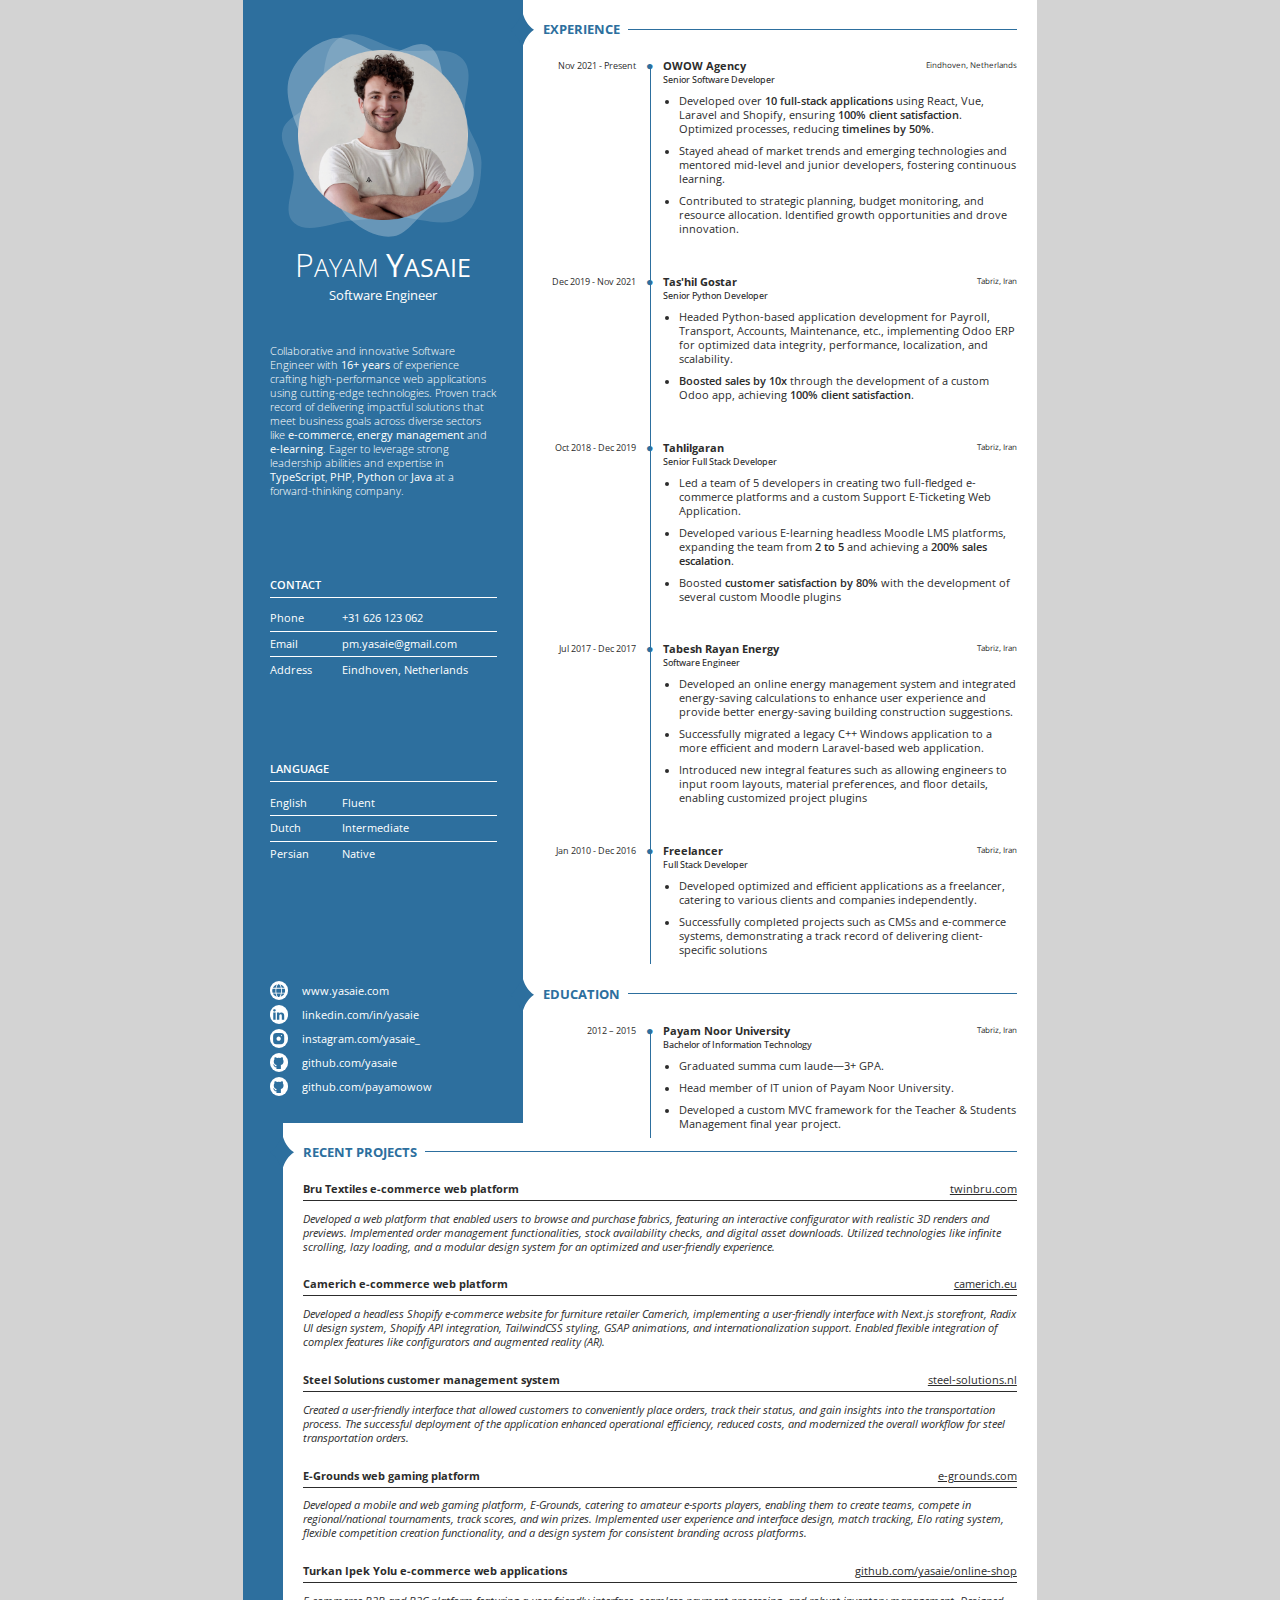
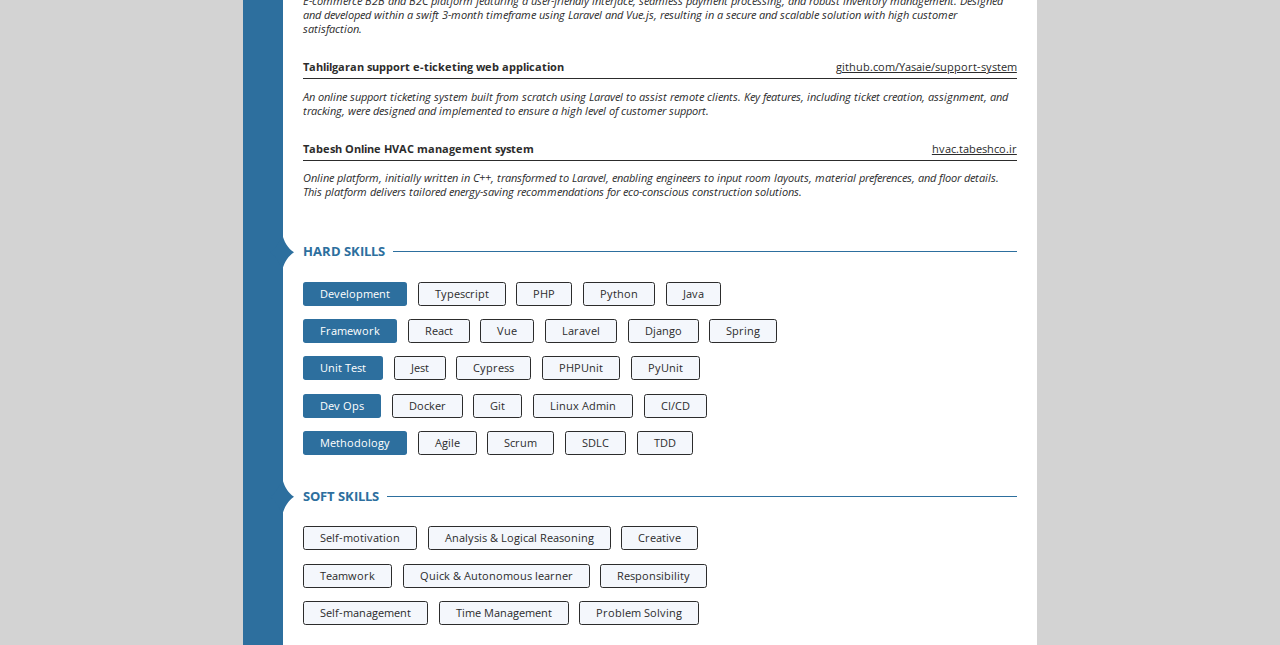
==== commit 8a0f5e74: "update the recent experiences" ====
--- a/resume.html
+++ b/resume.html
@@ -66,7 +66,7 @@
                 </div>
                 <div class="info-table__row">
                     <div>Email</div>
-                    <a href="mailto:payam@yasaie.com">payam@yasaie.com</a>
+                    <a href="mailto:pm.yasaie@gmail.com">pm.yasaie@gmail.com</a>
                 </div>
                 <div class="info-table__row">
                     <div>Address</div>
@@ -368,94 +368,84 @@
     <section class="content">
         <div>
             <h2 class="heading">
-                Notable Projects
+                Recent Projects
             </h2>
 
             <div class="project__container">
                 <div class="project">
                     <div class="project__heading">
                         <h3 class="project__title">
-                            Couverture Piscine Shopify with Pool Cover Configurator
-                        </h3>
-
-                        <a class="project__link" href="https://couverturepiscine.com">couverturepiscine.com</a>
-                    </div>
-
-                    <p>
-                        Innovative app allowing customers to design custom pool covers (dimensions, cutouts,
-                        accessories)
-                        with calculated pricing, bypassing Shopify limitations through custom theme building.
-                    </p>
-                </div>
-
-                <div class="project">
-                    <div class="project__heading">
-                        <h3 class="project__title">
-                            Camerich Custom Headless Shopify Store
-                        </h3>
-
-                        <a class="project__link" href="https://camerich.eu">camerich.eu</a>
-                    </div>
-
-                    <p>
-                        An innovative headless Shopify React project showcasing a distinctive design and unique
-                        development techniques. These elements combine to create an exceptionally attractive and
-                        user-friendly shopping experience for customers seeking high-quality furniture from the company.
-                    </p>
-                </div>
-
-                <div class="project">
-                    <div class="project__heading">
-                        <h3 class="project__title">
-                            Steel Solutions Customer Management System
-                        </h3>
-
-                        <a class="project__link" href="https://app.steellogics.nl">app.steellogics.nl</a>
-                    </div>
-
-                    <p>
-                        Web-based solution tailored for a steel solutions company, streamlining customer management of
-                        steel and supplies transport, inventory tracking, and financial data access through seamless
-                        integration with a Warehouse, Transport, and Finance System (WTFS).
-                    </p>
-                </div>
-
-                <div class="project">
-                    <div class="project__heading">
-                        <h3 class="project__title">
-                            E-Grounds Gaming Online Community Platform
-                        </h3>
-
-                        <a class="project__link" href="https://e-grounds.com/">e-grounds.com</a>
-                    </div>
-
-                    <p>
-                        Multi-language social platform designed for gamers, offering user profile creation, connections
-                        with other users, and the ability to join or establish gaming communities. The platform features
-                        chat, forums, events, and user-generated content.
-                    </p>
-                </div>
-
-                <div class="project">
-                    <div class="project__heading">
-                        <h3 class="project__title">
-                            Odoo Payroll and Account Management System
-                        </h3>
-
-                        <a class="project__link" href="https://tashilgostar.com">tashilgostar.com</a>
-                    </div>
-
-                    <p>
-                        A Python application for Odoo, tailored for Iran, offering automatic and customizable payroll
-                        generation based on employee attendance and activity, along with comprehensive account
-                        management and reporting for a professional user experience.
-                    </p>
-                </div>
-
-                <div class="project">
-                    <div class="project__heading">
-                        <h3 class="project__title">
-                            Turkan Ipek Yolu e-Commerce Web Applications
+                            Bru Textiles e-commerce web platform
+                        </h3>
+
+                        <a class="project__link" href="https://owow.io/project/bru-textiles/">twinbru.com</a>
+                    </div>
+
+                    <p>
+                        Developed a web platform that enabled users to browse and purchase fabrics, featuring an
+                        interactive configurator with realistic 3D renders and previews. Implemented order management
+                        functionalities, stock availability checks, and digital asset downloads. Utilized technologies
+                        like infinite scrolling, lazy loading, and a modular design system for an optimized and
+                        user-friendly experience.
+                    </p>
+                </div>
+
+                <div class="project">
+                    <div class="project__heading">
+                        <h3 class="project__title">
+                            Camerich e-commerce web platform
+                        </h3>
+
+                        <a class="project__link" href="https://owow.io/project/camerich-europe/">camerich.eu</a>
+                    </div>
+
+                    <p>
+                        Developed a headless Shopify e-commerce website for furniture retailer Camerich, implementing a
+                        user-friendly interface with Next.js storefront, Radix UI design system, Shopify API
+                        integration, TailwindCSS styling, GSAP animations, and internationalization support. Enabled
+                        flexible integration of complex features like configurators and augmented reality (AR).
+                    </p>
+                </div>
+
+                <div class="project">
+                    <div class="project__heading">
+                        <h3 class="project__title">
+                            Steel Solutions customer management system
+                        </h3>
+
+                        <a class="project__link" href="https://owow.io/project/steel-solutions/">steel-solutions.nl</a>
+                    </div>
+
+                    <p>
+                        Created a user-friendly interface that allowed customers to conveniently place orders, track
+                        their status, and gain insights into the transportation process. The successful deployment of
+                        the application enhanced operational efficiency, reduced costs, and modernized the overall
+                        workflow for steel transportation orders.
+                    </p>
+                </div>
+
+                <div class="project">
+                    <div class="project__heading">
+                        <h3 class="project__title">
+                            E-Grounds web gaming platform
+                        </h3>
+
+                        <a class="project__link" href="https://owow.io/project/e-grounds/">e-grounds.com</a>
+                    </div>
+
+                    <p>
+                        Developed a mobile and web gaming platform, E-Grounds, catering to amateur e-sports players,
+                        enabling them to create teams, compete in regional/national tournaments, track scores, and win
+                        prizes. Implemented user experience and interface design, match tracking, Elo rating system,
+                        flexible competition creation functionality, and a design system for consistent branding across
+                        platforms.
+                    </p>
+                </div>
+
+                <div class="project">
+                    <div class="project__heading">
+                        <h3 class="project__title">
+                            Turkan Ipek Yolu e-commerce web applications
                         </h3>
 
                         <a class="project__link" href="https://github.com/yasaie/online-shop">github.com/yasaie/online-shop</a>
@@ -472,7 +462,7 @@
                 <div class="project">
                     <div class="project__heading">
                         <h3 class="project__title">
-                            Tahlilgaran Support e-Ticketing Web Application
+                            Tahlilgaran support e-ticketing web application
                         </h3>
 
                         <a class="project__link" href="https://github.com/Yasaie/support-system">github.com/Yasaie/support-system</a>
@@ -488,7 +478,7 @@
                 <div class="project">
                     <div class="project__heading">
                         <h3 class="project__title">
-                            Tabesh Online HVAC Management System
+                            Tabesh Online HVAC management system
                         </h3>
 
                         <a class="project__link" href="https://hvac.tabeshco.ir/">hvac.tabeshco.ir</a>
